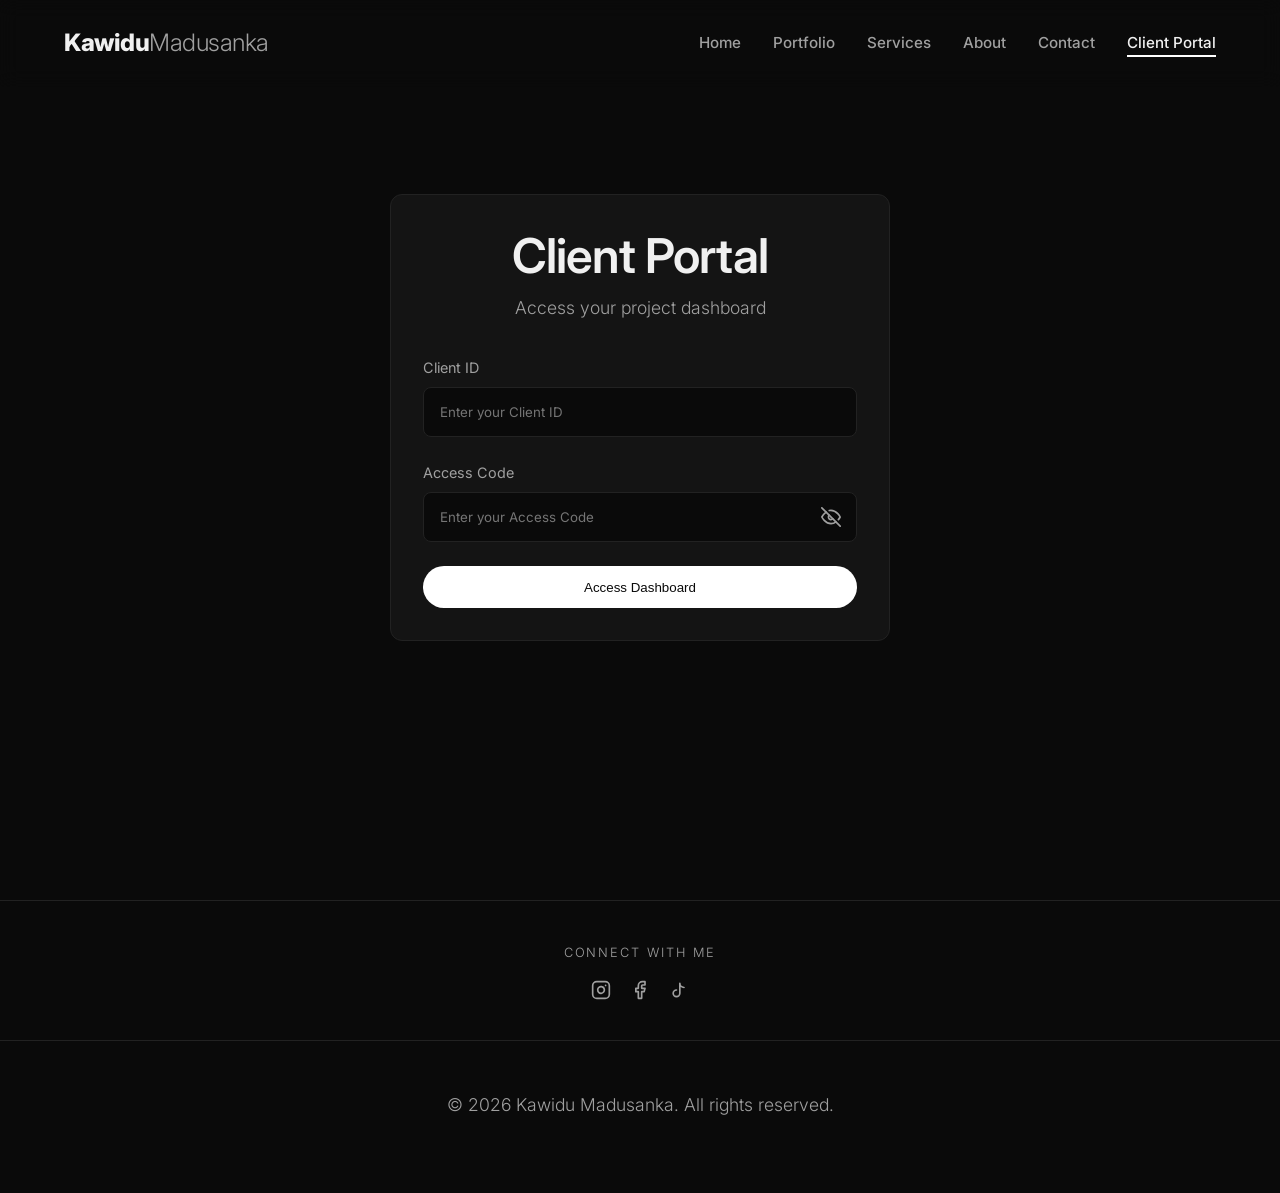
==== client-portal/index.html @ 596fd5df "Add files via upload" ====
<!DOCTYPE html>
<html lang="en">

<head>
    <meta charset="UTF-8">
    <meta name="viewport" content="width=device-width, initial-scale=1.0">
    <title>Client Portal | Kawidu Madusanka</title>
    <meta name="description"
        content="Access your project dashboard and collaborate on video production projects.">
    <!-- Google Fonts -->
    <link rel="preconnect" href="https://fonts.googleapis.com">
    <link rel="preconnect" href="https://fonts.gstatic.com" crossorigin>
    <link href="https://fonts.googleapis.com/css2?family=Inter:wght@300;400;600;800&display=swap" rel="stylesheet">
    <link rel="stylesheet" href="../css/style.css">
    <link rel="icon" type="image/x-icon" href="../assets/Tab.ico">
    <link rel="apple-touch-icon" href="../assets/Tab.ico">
</head>

<body class="standalone-page">
    <header class="header">
        <div class="logo">
            <a href="../#home">Kawidu<span class="accent">Madusanka</span></a>
        </div>
        <nav class="nav">
            <ul class="nav-list">
                <li><a href="../#home" class="nav-item">Home</a></li>
                <li><a href="../#portfolio" class="nav-item">Portfolio</a></li>
                <li><a href="../#services" class="nav-item">Services</a></li>
                <li><a href="../#about" class="nav-item">About</a></li>
                <li><a href="../#contact" class="nav-item">Contact</a></li>
                <li><a href="#" class="nav-item active">Client Portal</a></li>
            </ul>
        </nav>

        <div class="mobile-menu-btn">
            <span></span><span></span><span></span>
        </div>
    </header>

    <main id="app">
        <section class="client-portal view-enter" style="min-height: 75vh; display: flex; align-items: center;">
            <div class="container" style="display: flex; justify-content: center; width: 100%;">
                <div class="card fade-in-up is-visible" style="max-width: 500px; width: 100%;">
                    <div style="text-align: center; margin-bottom: 2rem;">
                        <h2 class="section-title" style="margin-bottom: 0.5rem; text-align: center;">Client Portal</h2>
                        <p style="color: var(--text-secondary, #a0a0a0);">Access your project dashboard</p>
                    </div>
                    
                    <form onsubmit="event.preventDefault();">
                        <div class="form-group">
                            <label for="client-id">Client ID</label>
                            <input type="text" id="client-id" name="client-id" required placeholder="Enter your Client ID">
                        </div>
                        <div class="form-group">
                            <label for="access-code">Access Code</label>
                            <div class="input-wrapper">
                                <input type="password" id="access-code" name="access-code" required placeholder="Enter your Access Code">
                                <button type="button" id="toggle-password" class="toggle-password" aria-label="Toggle access code visibility">
                                    <svg class="eye-icon" xmlns="http://www.w3.org/2000/svg" width="20" height="20" viewBox="0 0 24 24" fill="none" stroke="currentColor" stroke-width="2" stroke-linecap="round" stroke-linejoin="round">
                                        <path d="M17.94 17.94A10.07 10.07 0 0 1 12 20c-7 0-11-8-11-8a18.45 18.45 0 0 1 5.06-5.94M9.9 4.24A9.12 9.12 0 0 1 12 4c7 0 11 8 11 8a18.5 18.5 0 0 1-2.16 3.19m-6.72-1.07a3 3 0 1 1-4.24-4.24"></path>
                                        <line x1="1" y1="1" x2="23" y2="23"></line>
                                    </svg>
                                </button>
                            </div>
                        </div>
                        <div id="portal-error" style="color: #ff4d4d; font-size: 0.9rem; margin-bottom: 1rem; text-align: center; display: none;"></div>
                        <button type="submit" class="btn btn-primary w-full">Access Dashboard</button>
                    </form>
                </div>
            </div>
        </section>
    </main>

    <div class="social-strip">
        <p>Connect with me</p>
        <div class="social-strip-icons">
            <a href="https://instagram.com/big_boymedia" target="_blank" rel="noopener" class="social-icon" aria-label="Instagram">
                <svg xmlns="http://www.w3.org/2000/svg" width="20" height="20" viewBox="0 0 24 24" fill="none" stroke="currentColor" stroke-width="2" stroke-linecap="round" stroke-linejoin="round"><rect x="2" y="2" width="20" height="20" rx="5" ry="5"></rect><path d="M16 11.37A4 4 0 1 1 12.63 8 4 4 0 0 1 16 11.37z"></path><line x1="17.5" y1="6.5" x2="17.51" y2="6.5"></line></svg>
            </a>
            <a href="https://web.facebook.com/profile.php?id=61574121383724" target="_blank" rel="noopener" class="social-icon" aria-label="Facebook">
                <svg xmlns="http://www.w3.org/2000/svg" width="20" height="20" viewBox="0 0 24 24" fill="none" stroke="currentColor" stroke-width="2" stroke-linecap="round" stroke-linejoin="round"><path d="M18 2h-3a5 5 0 0 0-5 5v3H7v4h3v8h4v-8h3l1-4h-4V7a1 1 0 0 1 1-1h3z"></path></svg>
            </a>
            <a href="https://www.tiktok.com/@kawidu_madusanka" target="_blank" rel="noopener" class="social-icon" aria-label="TikTok">
                <svg xmlns="http://www.w3.org/2000/svg" width="20" height="20" viewBox="0 0 24 24" fill="none" stroke="currentColor" stroke-width="2" stroke-linecap="round" stroke-linejoin="round"><path d="M9 12a4 4 0 1 0 4 4V4a5 5 0 0 0 5 5"></path></svg>
            </a>
        </div>
    </div>

    <footer class="footer">
        <p>&copy; <span id="year"></span> Kawidu Madusanka. All rights reserved.</p>
    </footer>

    <script src="../js/script.js"></script>
</body>

</html>
---- css/style.css ----
/* 
===== VARIABLES ===== 
*/
:root {
    --bg-color: #0a0a0a;
    --card-bg: #141414;
    --text-main: #f0f0f0;
    --text-muted: #a0a0a0;
    --accent: #ffffff;
    --accent-hover: #cccccc;
    --border-color: #222222;
    --font-heading: 'Inter', sans-serif;
    --font-body: 'Inter', sans-serif;
    --transition-smooth: 0.4s cubic-bezier(0.16, 1, 0.3, 1);
}

/* 
===== RESET & BASE ===== 
*/
*,
*::before,
*::after {
    margin: 0;
    padding: 0;
    box-sizing: border-box;
}

html {
    scroll-behavior: smooth;
    font-size: 16px;
}

body {
    background-color: var(--bg-color);
    color: var(--text-main);
    font-family: var(--font-body);
    line-height: 1.6;
    overflow-x: hidden;
    -webkit-font-smoothing: antialiased;
}

ul {
    list-style: none;
}

a {
    text-decoration: none;
    color: inherit;
    transition: color var(--transition-smooth);
}

img {
    max-width: 100%;
    display: block;
    object-fit: cover;
}

/* 
===== TYPOGRAPHY ===== 
*/
h1,
h2,
h3,
h4,
h5,
h6 {
    font-family: var(--font-heading);
    font-weight: 600;
    line-height: 1.2;
    margin-bottom: 0.8em;
    letter-spacing: -0.01em;
}

.headline {
    font-size: clamp(3rem, 6vw, 5rem);
    font-weight: 800;
    letter-spacing: -0.04em;
}

.section-title {
    font-size: clamp(2rem, 4vw, 3rem);
    text-align: center;
    margin-bottom: 4rem;
    position: relative;
    letter-spacing: -0.02em;
}

.section-title.left-align {
    text-align: left;
}

p {
    color: var(--text-muted);
    margin-bottom: 1.5rem;
    font-size: 1.1rem;
    font-weight: 300;
    line-height: 1.8;
}

.accent {
    color: var(--text-muted);
    font-weight: 300;
}

/* 
===== LAYOUT & COMPONENTS ===== 
*/
.container {
    width: 90%;
    max-width: 1200px;
    margin: 0 auto;
}

.card {
    background-color: var(--card-bg);
    border: 1px solid var(--border-color);
    border-radius: 12px;
    padding: 2rem;
    transition: transform var(--transition-smooth), border-color var(--transition-smooth);
}

.card:hover {
    transform: translateY(-5px);
    border-color: var(--accent);
}

.grid {
    display: grid;
    gap: 2rem;
}

/* Buttons */
@keyframes subtlePulse {
    0% {
        box-shadow: 0 0 0 0 rgba(255, 255, 255, 0.15);
    }
    70% {
        box-shadow: 0 0 0 10px rgba(255, 255, 255, 0);
    }
    100% {
        box-shadow: 0 0 0 0 rgba(255, 255, 255, 0);
    }
}

.btn {
    display: inline-block;
    padding: 0.8rem 2.2rem;
    border-radius: 30px;
    font-weight: 500;
    transition: transform 0.4s cubic-bezier(0.16, 1, 0.3, 1), background-color 0.3s, color 0.3s, border-color 0.3s, box-shadow 0.4s cubic-bezier(0.16, 1, 0.3, 1);
    cursor: pointer;
    border: 1px solid transparent;
    text-align: center;
    transform: scale(1);
}

.btn-primary {
    background-color: var(--accent);
    color: var(--bg-color);
    animation: subtlePulse 3s infinite;
}

.btn-primary:hover {
    background-color: var(--bg-color);
    color: var(--accent);
    border-color: var(--accent);
    transform: scale(1.05);
    box-shadow: 0 0 20px rgba(255, 255, 255, 0.15);
    animation: none;
}

.btn-secondary {
    background-color: transparent;
    color: var(--text-main);
    border-color: var(--border-color);
}

.btn-secondary:hover {
    border-color: var(--accent);
    color: var(--accent);
    transform: scale(1.05);
    box-shadow: 0 0 15px rgba(255, 255, 255, 0.1);
}

.w-full {
    width: 100%;
}

/* 
===== HEADER & NAVIGATION ===== 
*/
.header {
    position: fixed;
    top: 0;
    left: 0;
    width: 100%;
    padding: 1.5rem 5%;
    display: flex;
    justify-content: space-between;
    align-items: center;
    z-index: 1000;
    background: rgba(10, 10, 10, 0.8);
    backdrop-filter: blur(10px);
    border-bottom: 1px solid transparent;
    transition: border-color 0.3s;
}

.header.scrolled {
    border-bottom: 1px solid var(--border-color);
    padding: 1rem 5%;
}

.logo {
    font-size: 1.5rem;
    font-weight: 800;
    letter-spacing: -0.02em;
}

.nav-list {
    display: flex;
    gap: 2rem;
}

.nav-item {
    font-size: 0.95rem;
    font-weight: 500;
    color: var(--text-muted);
    position: relative;
}

.nav-item::after {
    content: '';
    position: absolute;
    bottom: -5px;
    left: 0;
    width: 0%;
    height: 2px;
    background-color: var(--accent);
    transition: width var(--transition-smooth);
}

.nav-item:hover,
.nav-item.active {
    color: var(--text-main);
}

.nav-item:hover::after,
.nav-item.active::after {
    width: 100%;
}

.mobile-menu-btn {
    display: none;
    flex-direction: column;
    gap: 6px;
    cursor: pointer;
    z-index: 1001;
}

.mobile-menu-btn span {
    width: 30px;
    height: 2px;
    background-color: var(--text-main);
    transition: 0.3s;
}

/* Nav Socials */
.nav-socials {
    display: flex;
    align-items: center;
    gap: 1.2rem;
    margin-left: auto;
    padding-left: 2rem;
}

.social-icon {
    color: var(--text-muted);
    transition: transform var(--transition-smooth), color var(--transition-smooth);
    display: flex;
    align-items: center;
}

.social-icon:hover {
    color: var(--text-main);
    transform: scale(1.15);
}

@media (max-width: 860px) {
    .nav-socials {
        margin-left: 0;
        padding-left: 0;
        margin-right: 1.5rem;
    }
}

/* 
===== MAIN APP CONTAINER ===== 
*/
#app {
    min-height: 100vh;
    padding-top: 80px;
    /* offset for header */
}

/* 
===== HERO SECTION ===== 
*/
.hero {
    position: relative;
    height: calc(100vh - 80px);
    display: flex;
    align-items: center;
    justify-content: center;
    text-align: center;
    overflow: hidden;
}

.hero-bg {
    position: absolute;
    top: 0;
    left: 0;
    width: 100%;
    height: 100%;
    z-index: -1;
}

@keyframes slowZoom {
    0% {
        transform: scale(1.02);
    }

    100% {
        transform: scale(1.1);
    }
}

.hero-bg img {
    width: 100%;
    height: 100%;
    object-position: center calc(50% + var(--parallax-y, 0px));
    opacity: 0.4;
    filter: blur(2px);
    transform: scale(1.02);
    animation: slowZoom 25s infinite alternate ease-in-out;
}

.hero-bg::after {
    content: '';
    position: absolute;
    top: 0;
    left: 0;
    width: 100%;
    height: 100%;
    background: linear-gradient(to top, var(--bg-color) 0%, transparent 100%);
}

.hero-content {
    max-width: 800px;
    padding: 0 2rem;
}

.personal-brand {
    font-size: 0.85rem;
    text-transform: uppercase;
    letter-spacing: 0.15em;
    margin-bottom: 1.5rem;
    display: flex;
    align-items: center;
    justify-content: center;
    gap: 1rem;
}

.personal-brand .name {
    color: var(--text-main);
    font-weight: 600;
}

.personal-brand .role {
    color: var(--text-muted);
}

.personal-brand .separator {
    color: var(--accent);
    opacity: 0.3;
}

.hero-desc {
    font-size: clamp(1.2rem, 2vw, 1.5rem);
    margin: 1.5rem 0 2.5rem;
    color: var(--text-main);
}

.hero-actions {
    display: flex;
    gap: 1rem;
    justify-content: center;
}

/* 
===== TRUST STATS ===== 
*/
.trust-stats {
    padding: 3rem 0;
    border-bottom: 1px solid var(--border-color);
    background-color: rgba(10, 10, 10, 0.5);
}

.stats-grid {
    display: flex;
    justify-content: space-around;
    flex-wrap: wrap;
    gap: 2rem;
    text-align: center;
}

.stat-number {
    font-size: clamp(2rem, 4vw, 3rem);
    color: var(--accent);
    margin-bottom: 0.2rem;
    font-weight: 800;
}

.stat-label {
    font-size: 0.9rem;
    text-transform: uppercase;
    letter-spacing: 0.05em;
    color: var(--text-muted);
    margin-bottom: 0;
}

/* 
===== SHOWREEL ===== 
*/
.showreel {
    padding: 6rem 0;
}

.video-container {
    position: relative;
    aspect-ratio: 16/9;
    padding: 0;
    overflow: hidden;
    display: flex;
    align-items: center;
    justify-content: center;
    cursor: pointer;
    border-radius: 12px;
}

.video-thumbnail {
    position: absolute;
    top: 0;
    left: 0;
    width: 100%;
    height: 100%;
    object-fit: cover;
    transition: transform 0.8s ease;
}

.video-container:hover .video-thumbnail {
    transform: scale(1.05);
}

.video-overlay {
    position: absolute;
    top: 0;
    left: 0;
    width: 100%;
    height: 100%;
    background: rgba(0, 0, 0, 0.4);
    transition: background 0.4s ease;
}

.video-container:hover .video-overlay {
    background: rgba(0, 0, 0, 0.2);
}

.play-btn {
    position: relative;
    z-index: 2;
    width: 80px;
    height: 80px;
    background: rgba(255, 255, 255, 0.1);
    backdrop-filter: blur(5px);
    border: 1px solid rgba(255, 255, 255, 0.3);
    border-radius: 50%;
    display: flex;
    align-items: center;
    justify-content: center;
    cursor: pointer;
    transition: all var(--transition-smooth);
}

.play-icon {
    width: 0;
    height: 0;
    border-top: 10px solid transparent;
    border-bottom: 10px solid transparent;
    border-left: 15px solid var(--accent);
    margin-left: 5px;
    transition: transform var(--transition-smooth);
}

.video-container:hover .play-btn {
    transform: scale(1.1);
    background: rgba(255, 255, 255, 0.2);
}

/* 
===== PORTFOLIO PREVIEW ===== 
*/
.portfolio-preview {
    padding-bottom: 6rem;
}

.flex-between {
    display: flex;
    justify-content: space-between;
    align-items: flex-end;
}

/* 
===== PORTFOLIO SECTION ===== 
*/
.portfolio {
    padding: 6rem 0;
}

.portfolio-grid {
    grid-template-columns: repeat(auto-fit, minmax(320px, 1fr));
}

.portfolio-item {
    padding: 0;
    overflow: hidden;
    cursor: pointer;
}

.portfolio-item .thumbnail {
    position: relative;
    overflow: hidden;
    aspect-ratio: 16/9;
}

.portfolio-item .thumbnail img {
    width: 100%;
    height: 100%;
    transform: scale(1);
    transition: transform 0.6s cubic-bezier(0.16, 1, 0.3, 1);
}

.portfolio-item:hover .thumbnail img {
    transform: scale(1.08);
}

.hover-overlay {
    position: absolute;
    top: 0;
    left: 0;
    width: 100%;
    height: 100%;
    background: rgba(0, 0, 0, 0.6);
    display: flex;
    align-items: center;
    justify-content: center;
    opacity: 0;
    transition: opacity var(--transition-smooth);
}

.hover-overlay span {
    border: 1px solid var(--accent);
    padding: 0.5rem 1.5rem;
    border-radius: 30px;
    font-weight: 500;
    transform: translateY(20px);
    transition: transform var(--transition-smooth);
}

.portfolio-item:hover .hover-overlay {
    opacity: 1;
}

.portfolio-item:hover .hover-overlay span {
    transform: translateY(0);
}

.portfolio-item h3 {
    margin: 1.5rem 1.5rem 0.5rem;
    font-size: 1.25rem;
}

.portfolio-item p {
    margin: 0 1.5rem 1.5rem;
    font-size: 0.9rem;
}

a.portfolio-item-link {
    display: block;
    height: 100%;
}

a.portfolio-item-link .card {
    height: 100%;
    margin: 0;
}

/* 
===== PROJECT PAGE ===== 
*/
.project-page {
    padding-bottom: 6rem;
}

.back-btn {
    margin-bottom: 2rem;
}

.video-container-page {
    position: relative;
    aspect-ratio: 16/9;
    padding: 0;
    overflow: hidden;
    display: flex;
    align-items: center;
    justify-content: center;
    border-radius: 12px;
    background-color: var(--card-bg);
    box-shadow: 0 10px 40px rgba(0, 0, 0, 0.5);
    margin-bottom: 3rem;
}

.video-container-page iframe {
    position: absolute;
    top: 0;
    left: 0;
    width: 100%;
    height: 100%;
}

.video-vertical {
    aspect-ratio: 9/16;
    max-width: 450px;
    margin-left: auto;
    margin-right: auto;
}

.video-versions {
    display: flex;
    justify-content: center;
    gap: 1rem;
    margin-bottom: 3rem;
    flex-wrap: wrap;
}

.version-btn {
    padding: 0.6rem 1.5rem;
    border: 1px solid var(--border-color);
    background: transparent;
    color: var(--text-muted);
    border-radius: 30px;
    cursor: pointer;
    font-family: var(--font-body);
    font-weight: 500;
    font-size: 0.95rem;
    transition: all var(--transition-smooth);
}

.version-btn.active {
    background: var(--text-main);
    color: var(--bg-color);
    border-color: var(--text-main);
}

.version-btn:hover:not(.active) {
    border-color: var(--accent);
    color: var(--accent);
}

.project-details {
    max-width: 800px;
    margin: 0 auto;
    text-align: center;
}

/* 
===== GLOBAL MODAL ===== 
*/
.modal {
    position: fixed;
    top: 0;
    left: 0;
    width: 100vw;
    height: 100vh;
    z-index: 2000;
    display: flex;
    align-items: center;
    justify-content: center;
    opacity: 0;
    pointer-events: none;
    transition: opacity 0.4s ease;
}

.modal.open {
    opacity: 1;
    pointer-events: all;
}

.modal-overlay {
    position: absolute;
    top: 0;
    left: 0;
    width: 100%;
    height: 100%;
    background: rgba(10, 10, 10, 0.7);
    backdrop-filter: blur(8px);
}

.modal-content {
    position: relative;
    width: 90%;
    max-width: 500px;
    z-index: 2001;
    transform: scale(0.95) translateY(20px);
    transition: transform 0.4s cubic-bezier(0.16, 1, 0.3, 1);
    background: var(--card-bg);
    border: 1px solid rgba(255, 255, 255, 0.05);
    padding: 3rem;
}

.modal.open .modal-content {
    transform: scale(1) translateY(0);
}

.modal-close {
    position: absolute;
    top: 1rem;
    right: 1.5rem;
    font-size: 2rem;
    background: transparent;
    border: none;
    color: var(--text-muted);
    cursor: pointer;
    transition: color 0.3s;
}

.modal-close:hover {
    color: var(--accent);
}

.modal-list {
    list-style: none;
    margin: 0;
    padding: 0;
    text-align: left;
}

.modal-list li {
    position: relative;
    padding-left: 1.5rem;
    margin-bottom: 0.8rem;
    font-size: 1rem;
    color: var(--text-muted);
}

.modal-list li::before {
    content: '→';
    position: absolute;
    left: 0;
    color: var(--accent);
}

body.no-scroll {
    overflow: hidden;
}

/* 
===== SERVICES SECTION ===== 
*/
.services {
    padding: 6rem 0;
}

.services-grid {
    grid-template-columns: repeat(auto-fit, minmax(260px, 1fr));
}

.service-card {
    position: relative;
    overflow: hidden;
    text-align: center;
    padding: 3rem 2rem;
    cursor: pointer;
    transform-style: preserve-3d;
    transform: perspective(1000px) rotateX(0deg) rotateY(0deg) scale3d(1, 1, 1);
    transition: transform var(--transition-smooth), box-shadow var(--transition-smooth), border-color var(--transition-smooth);
}

.service-card:hover {
    transition: transform 0.1s ease-out, box-shadow var(--transition-smooth), border-color var(--transition-smooth);
    transform: perspective(1000px) rotateX(var(--rotate-x, 0deg)) rotateY(var(--rotate-y, 0deg)) scale3d(1.02, 1.02, 1.02);
    box-shadow: 0 10px 30px rgba(255, 255, 255, 0.05);
    border-color: var(--accent);
}

.service-card::before {
    content: '';
    position: absolute;
    top: 0;
    left: 0;
    width: 100%;
    height: 100%;
    opacity: 0;
    background: radial-gradient(
        800px circle at var(--mouse-x, 50%) var(--mouse-y, 50%), 
        rgba(255, 255, 255, 0.06),
        transparent 40%
    );
    transition: opacity 0.3s;
    pointer-events: none;
    z-index: 0;
}

.service-card:hover::before {
    opacity: 1;
}

.service-card > * {
    position: relative;
    z-index: 1;
}

/* Fallback for touch devices */
@media (hover: none) and (pointer: coarse) {
    .service-card:hover {
        transform: translateY(-8px) scale(1.02);
    }
    .service-card::before {
        display: none;
    }
}

.service-card .icon {
    font-size: 3rem;
    margin-bottom: 1.5rem;
    opacity: 0.8;
}

/* 
===== ABOUT SECTION ===== 
*/
.about {
    padding: 6rem 0;
}

.about-grid {
    display: grid;
    grid-template-columns: 1fr 1fr;
    gap: 4rem;
    align-items: center;
}

.about-image {
    padding: 0;
    overflow: hidden;
    position: relative;
    border-radius: 12px;
}

.about-image img {
    width: 100%;
    aspect-ratio: 4/5;
    object-position: center calc(50% + var(--parallax-y, 0px));
    transform: scale(1.1);
}

.skills {
    display: flex;
    flex-wrap: wrap;
    gap: 0.5rem;
    margin-top: 1.5rem;
}

.skill-tag {
    background-color: var(--card-bg);
    border: 1px solid var(--border-color);
    padding: 0.4rem 1rem;
    border-radius: 20px;
    font-size: 0.9rem;
    color: var(--text-muted);
}

/* 
===== CONTACT SECTION ===== 
*/
.contact {
    padding: 6rem 0;
}

.contact-grid {
    display: grid;
    grid-template-columns: 1fr 1fr;
    gap: 4rem;
}

.contact-methods {
    margin-top: 2rem;
    display: flex;
    flex-direction: column;
    gap: 1rem;
}

.contact-link {
    display: inline-block;
    padding: 1rem;
    background-color: var(--bg-color);
    border: 1px solid var(--border-color);
    border-radius: 8px;
    transition: border-color var(--transition-smooth);
}

.contact-link:hover {
    border-color: var(--accent);
}

.form-group {
    margin-bottom: 1.5rem;
}

.form-group label {
    display: block;
    margin-bottom: 0.5rem;
    color: var(--text-muted);
    font-size: 0.9rem;
}

.form-group input,
.form-group textarea {
    width: 100%;
    padding: 1rem;
    background-color: var(--bg-color);
    border: 1px solid var(--border-color);
    border-radius: 8px;
    color: var(--text-main);
    font-family: var(--font-body);
    transition: border-color var(--transition-smooth), box-shadow var(--transition-smooth);
}

.form-group input:focus,
.form-group textarea:focus {
    outline: none;
    border-color: var(--accent);
    box-shadow: 0 0 0 2px rgba(255, 255, 255, 0.1);
}

.input-wrapper {
    position: relative;
    display: flex;
    align-items: center;
}

.input-wrapper input {
    padding-right: 3.5rem !important; /* Make room for the eye icon */
}

.toggle-password {
    position: absolute;
    right: 1rem;
    background: none;
    border: none;
    padding: 0;
    cursor: pointer;
    color: var(--text-muted);
    display: flex;
    align-items: center;
    justify-content: center;
    transition: color 0.3s ease;
    z-index: 5;
}

.toggle-password:hover {
    color: var(--accent);
}

.toggle-password svg {
    width: 20px;
    height: 20px;
}

/* Social Strip Above Footer */
.social-strip {
    padding: 2.5rem 0;
    text-align: center;
    border-top: 1px solid var(--border-color);
    display: flex;
    flex-direction: column;
    align-items: center;
    gap: 1rem;
}

.social-strip p {
    font-size: 0.8rem;
    text-transform: uppercase;
    letter-spacing: 0.15em;
    color: var(--text-muted);
    margin-bottom: 0;
}

.social-strip-icons {
    display: flex;
    gap: 1.2rem;
    align-items: center;
}

.social-strip .social-icon:hover {
    filter: brightness(1.5);
}

/* 
===== FOOTER ===== 
*/
.footer {
    text-align: center;
    padding: 3rem 0;
    border-top: 1px solid var(--border-color);
    color: var(--text-muted);
    font-size: 0.9rem;
}

/* 
===== ANIMATIONS ===== 
*/
.fade-in-up,
.fade-in-left,
.fade-in-right {
    opacity: 0;
    transition: opacity 0.8s cubic-bezier(0.16, 1, 0.3, 1), transform 0.8s cubic-bezier(0.16, 1, 0.3, 1);
}

.fade-in-up {
    transform: translateY(30px);
}

.fade-in-left {
    transform: translateX(-30px);
}

.fade-in-right {
    transform: translateX(30px);
}

.fade-in-up.is-visible,
.fade-in-left.is-visible,
.fade-in-right.is-visible,
.hero .fade-in-up,
.hero .fade-in-left,
.hero .fade-in-right {
    opacity: 1;
    transform: translate(0);
}

.delay-1 {
    transition-delay: 0.1s;
    animation-delay: 0.1s;
}

.delay-2 {
    transition-delay: 0.2s;
    animation-delay: 0.2s;
}

.delay-3 {
    transition-delay: 0.3s;
    animation-delay: 0.3s;
}

/* Keep existing keyframes just in case */
@keyframes fadeInUp {
    to {
        opacity: 1;
        transform: translate(0);
    }
}

/* View Transitions */
.view-enter {
    animation: viewEnter 0.5s cubic-bezier(0.16, 1, 0.3, 1) forwards;
}

.view-leave {
    animation: viewLeave 0.3s cubic-bezier(0.16, 1, 0.3, 1) forwards;
}

@keyframes viewEnter {
    from {
        opacity: 0;
        transform: scale(0.98);
    }

    to {
        opacity: 1;
        transform: scale(1);
    }
}

@keyframes viewLeave {
    from {
        opacity: 1;
        transform: scale(1);
    }

    to {
        opacity: 0;
        transform: scale(0.98);
    }
}

/* 
===== RESPONSIVE ===== 
*/
@media (max-width: 860px) {

    .about-grid,
    .contact-grid {
        grid-template-columns: 1fr;
    }

    .hero-actions {
        flex-direction: column;
    }

    .mobile-menu-btn {
        display: flex;
    }

    .nav {
        position: fixed;
        top: 0;
        right: -100%;
        width: 100vw;
        height: 100vh;
        background-color: var(--bg-color);
        display: flex;
        align-items: center;
        justify-content: center;
        transition: right 0.4s cubic-bezier(0.16, 1, 0.3, 1);
        z-index: 1000;
    }

    .nav.open {
        right: 0;
    }

    .nav-list {
        flex-direction: column;
        align-items: center;
        gap: 3rem;
    }

    .nav-item {
        font-size: 1.5rem;
    }

    .mobile-menu-btn.open span:nth-child(1) {
        transform: translateY(8px) rotate(45deg);
    }

    .mobile-menu-btn.open span:nth-child(2) {
        opacity: 0;
    }

    .mobile-menu-btn.open span:nth-child(3) {
        transform: translateY(-8px) rotate(-45deg);
    }
}

@media (max-width: 600px) {
    .flex-between {
        flex-direction: column;
        align-items: flex-start;
        gap: 1rem;
    }
}
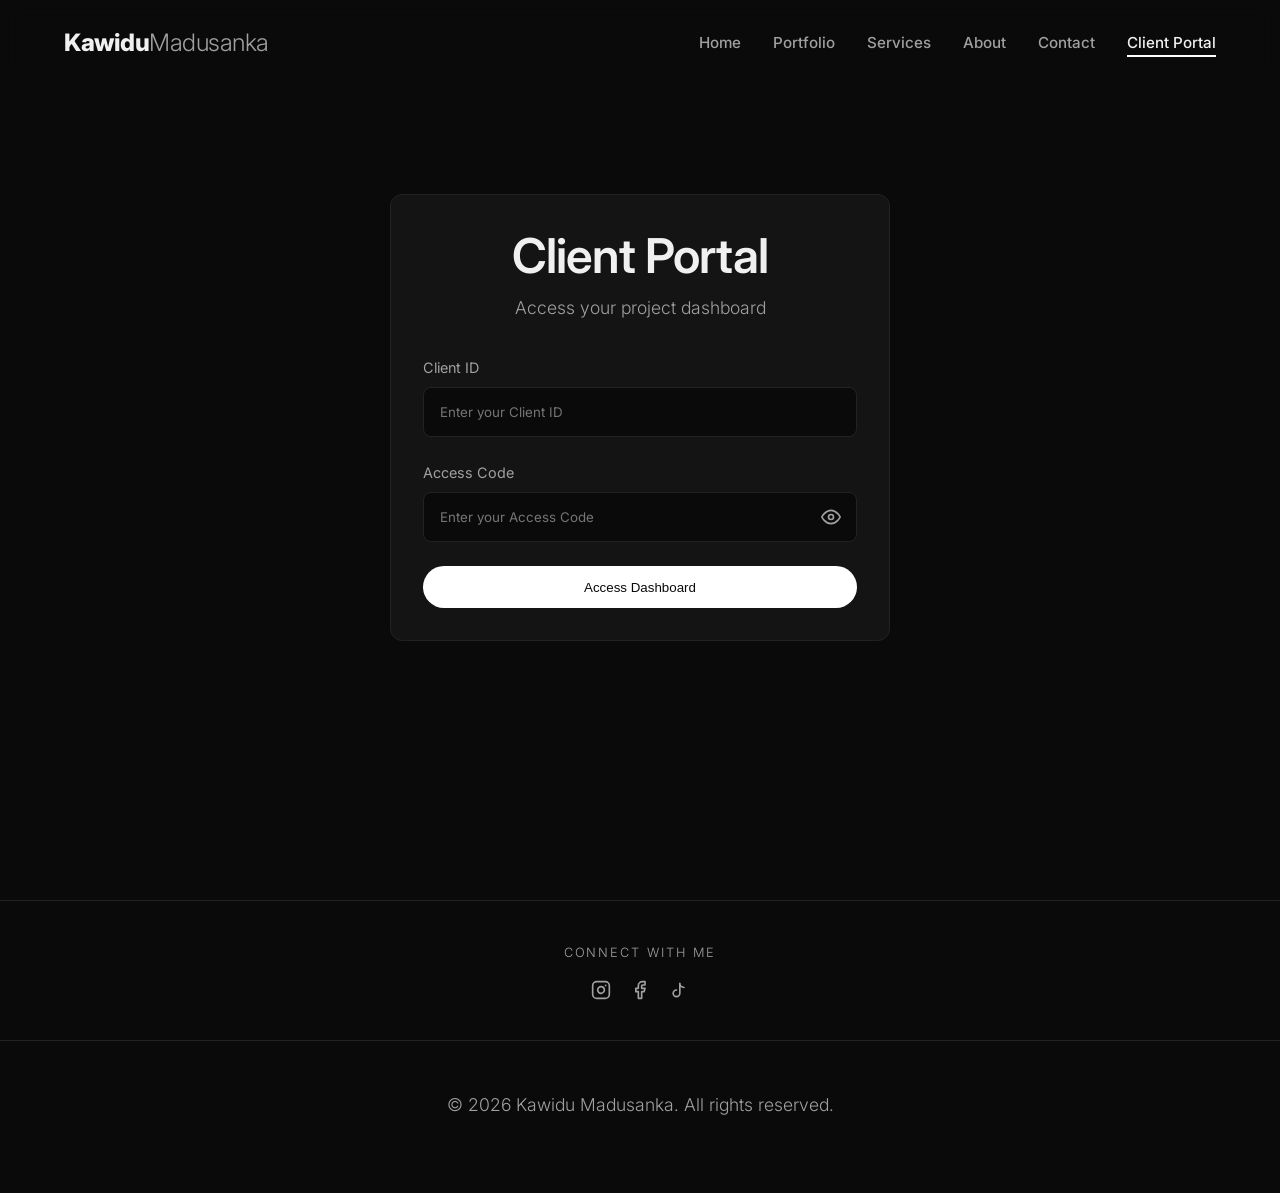
==== commit 95372ab5: "Add files via upload" ====
--- a/client-portal/index.html
+++ b/client-portal/index.html
@@ -57,14 +57,14 @@
                                 <input type="password" id="access-code" name="access-code" required placeholder="Enter your Access Code">
                                 <button type="button" id="toggle-password" class="toggle-password" aria-label="Toggle access code visibility">
                                     <svg class="eye-icon" xmlns="http://www.w3.org/2000/svg" width="20" height="20" viewBox="0 0 24 24" fill="none" stroke="currentColor" stroke-width="2" stroke-linecap="round" stroke-linejoin="round">
-                                        <path d="M17.94 17.94A10.07 10.07 0 0 1 12 20c-7 0-11-8-11-8a18.45 18.45 0 0 1 5.06-5.94M9.9 4.24A9.12 9.12 0 0 1 12 4c7 0 11 8 11 8a18.5 18.5 0 0 1-2.16 3.19m-6.72-1.07a3 3 0 1 1-4.24-4.24"></path>
-                                        <line x1="1" y1="1" x2="23" y2="23"></line>
+                                        <path d="M1 12s4-8 11-8 11 8 11 8-4 8-11 8-11-8-11-8z"></path>
+                                        <circle cx="12" cy="12" r="3"></circle>
                                     </svg>
                                 </button>
                             </div>
                         </div>
                         <div id="portal-error" style="color: #ff4d4d; font-size: 0.9rem; margin-bottom: 1rem; text-align: center; display: none;"></div>
-                        <button type="submit" class="btn btn-primary w-full">Access Dashboard</button>
+                        <button type="button" id="login-button" class="btn btn-primary w-full">Access Dashboard</button>
                     </form>
                 </div>
             </div>
